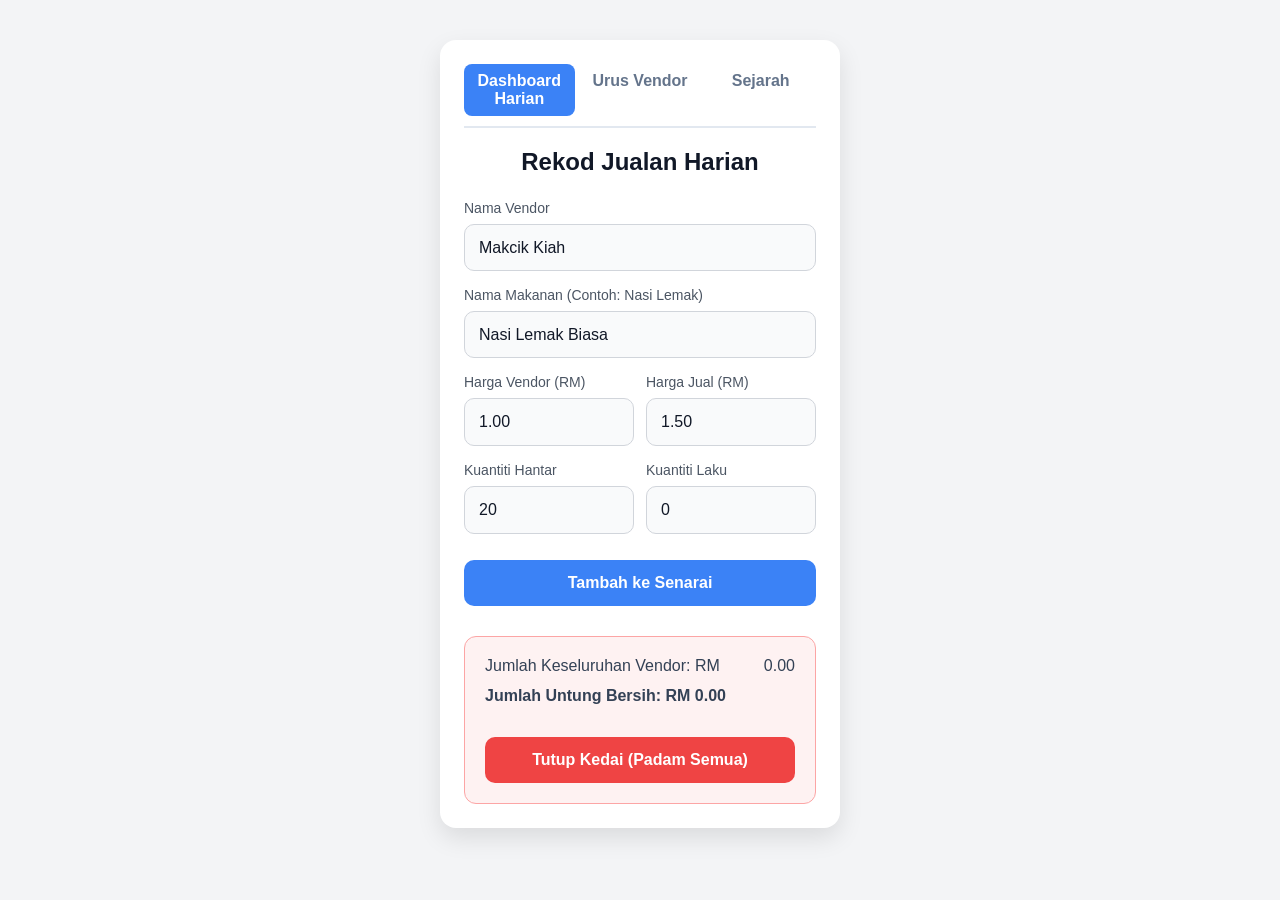
==== index.html @ 257d6af8 "Initial The start of the project" ====
<!DOCTYPE html>
<html lang="en">

<head>
    <meta charset="UTF-8">
    <meta name="viewport" content="width=device-width, initial-scale=1.0">
    <title>Sistem Warung</title>
    <link rel="stylesheet" href="style.css">
    <link rel="manifest" href="manifest.json">
    <meta name="apple-mobile-web-app-capable" content="yes">
    <meta name="apple-mobile-web-app-status-bar-style" content="black">
    <link rel="apple-touch-icon" href="icon.png">
</head>

<body>
    <div class="container">
        <nav class="nav-menu">
            <a href="index.html" class="active">Dashboard Harian</a>
            <a href="vendors.html">Urus Vendor</a>
            <a href="sejarah.html">Sejarah</a>
        </nav>

        <h2>Rekod Jualan Harian</h2>

        <div class="form-group">
            <label>Nama Vendor</label>
            <select id="vendorName"></select>
        </div>

        <div class="form-group">
            <label>Nama Makanan (Contoh: Nasi Lemak)</label>
            <select id="foodName"></select>
        </div>

        <div class="form-row">
            <div class="form-group">
                <label>Harga Vendor (RM)</label>
                <input type="number" id="hargaVendor" value="1.00" step="0.10">
            </div>
            <div class="form-group">
                <label>Harga Jual (RM)</label>
                <input type="number" id="hargaJual" value="1.50" step="0.10">
            </div>
        </div>

        <div class="form-row">
            <div class="form-group">
                <label>Kuantiti Hantar</label>
                <input type="number" id="qtyHantar" value="20">
            </div>
            <div class="form-group">
                <label>Kuantiti Laku</label>
                <input type="number" id="qtyLaku" value="0">
            </div>
        </div>

        <button id="btnTambah" class="btn-primary">Tambah ke Senarai</button>

        <div id="senaraiContainer"></div>

        <div class="results grand-total">
            <p>Jumlah Keseluruhan Vendor: RM <span id="grandPayout">0.00</span></p>
            <p><strong>Jumlah Untung Bersih: RM <span id="grandUntung">0.00</span></strong></p>
            <button id="btnTutup" class="btn-danger">Tutup Kedai (Padam Semua)</button>
        </div>
    </div>

    <script src="database.js"></script>
    <script src="app.js"></script>
</body>

</html>
---- style.css ----
/* Reset and Base Styles */
* {
    box-sizing: border-box;
    margin: 0;
    padding: 0;
    font-family: -apple-system, BlinkMacSystemFont, "Segoe UI", Roboto, Helvetica, Arial, sans-serif;
}

body {
    /* A soft gray background for the laptop screen */
    background-color: #f3f4f6;
    display: flex;
    justify-content: center;
    padding: 40px 20px;
}

/* The "Mobile Phone" Container */
.container {
    background-color: #ffffff;
    width: 100%;
    max-width: 400px;
    /* Forces iPhone width */
    border-radius: 16px;
    box-shadow: 0 10px 25px rgba(0, 0, 0, 0.1);
    padding: 24px;
}

h2 {
    text-align: center;
    color: #111827;
    margin-bottom: 24px;
    font-size: 1.5rem;
    font-weight: 600;
}

/* Form Layout */
.form-group {
    margin-bottom: 16px;
}

.form-row {
    display: flex;
    gap: 12px;
}

.form-row .form-group {
    flex: 1;
    /* Splits side-by-side inputs evenly */
}

label {
    display: block;
    font-size: 0.875rem;
    color: #4b5563;
    margin-bottom: 8px;
    font-weight: 500;
}

input,
select {
    width: 100%;
    padding: 14px;
    border: 1px solid #d1d5db;
    border-radius: 10px;
    font-size: 1rem;
    color: #111827;
    background-color: #f9fafb;
    transition: all 0.2s ease;
    -webkit-appearance: none;
    /* Makes dropdowns look like native app buttons */
    appearance: none;
}

input:focus,
select:focus {
    outline: none;
    border-color: #3b82f6;
    background-color: #ffffff;
    box-shadow: 0 0 0 3px rgba(59, 130, 246, 0.2);
}

/* Results Card */
.results {
    margin-top: 28px;
    background-color: #eff6ff;
    /* Light blue tint to highlight totals */
    padding: 20px;
    border-radius: 12px;
    border: 1px solid #bfdbfe;
}

.results p {
    font-size: 1rem;
    color: #334155;
    margin-bottom: 12px;
    display: flex;
    justify-content: space-between;
}

.results p:last-child {
    margin-bottom: 0;
    font-size: 1.15rem;
    color: #1e3a8a;
    border-top: 1px solid #93c5fd;
    padding-top: 12px;
    margin-top: 4px;
}

.btn-primary {
    width: 100%;
    padding: 14px;
    background-color: #3b82f6;
    color: white;
    border: none;
    border-radius: 10px;
    font-size: 1rem;
    font-weight: 600;
    cursor: pointer;
    margin-top: 10px;
}

.btn-danger {
    width: 100%;
    padding: 14px;
    background-color: #ef4444;
    color: white;
    border: none;
    border-radius: 10px;
    font-size: 1rem;
    font-weight: 600;
    cursor: pointer;
    margin-top: 20px;
}

.grand-total {
    background-color: #fef2f2;
    border-color: #fca5a5;
    margin-top: 30px;
}

.grand-total p:last-child {
    border-top-color: #f87171;
    color: #991b1b;
}

.btn-padam {
    background-color: transparent;
    color: #ef4444;
    border: 1px solid #ef4444;
    padding: 8px;
    border-radius: 6px;
    margin-top: 12px;
    cursor: pointer;
    width: 100%;
    font-weight: 600;
}

/* Vendor Grouping Styles */
.vendor-group {
    margin-top: 24px;
    background-color: #f8fafc;
    /* Very light gray/blue */
    border: 2px solid #cbd5e1;
    border-radius: 12px;
    padding: 16px;
}

.vendor-header {
    border-bottom: 2px solid #94a3b8;
    padding-bottom: 12px;
    margin-bottom: 16px;
}

.vendor-header h3 {
    color: #334155;
    font-size: 1.1rem;
    margin-bottom: 6px;
    text-align: left;
}

.vendor-header p {
    color: #047857;
    /* High contrast green for the payout */
    font-weight: 700;
    font-size: 1.15rem;
}

/* Adjusting the item cards to fit inside the vendor box */
.item-card {
    margin-top: 12px;
    padding: 16px;
    background-color: #ffffff;
    box-shadow: 0 2px 4px rgba(0, 0, 0, 0.05);
}

/* Navigation Menu */
.nav-menu {
    display: flex;
    gap: 10px;
    margin-bottom: 20px;
    border-bottom: 2px solid #e2e8f0;
    padding-bottom: 10px;
}

.nav-menu a {
    flex: 1;
    text-align: center;
    text-decoration: none;
    color: #64748b;
    font-weight: 600;
    padding: 8px 0;
    border-radius: 8px;
}

.nav-menu a.active {
    background-color: #3b82f6;
    color: white;
}

/* WhatsApp Button */
.btn-whatsapp {
    width: 100%;
    padding: 12px;
    background-color: #25D366;
    color: white;
    border: none;
    border-radius: 8px;
    font-size: 0.95rem;
    font-weight: 600;
    cursor: pointer;
    margin-top: 12px;
    box-shadow: 0 2px 4px rgba(37, 211, 102, 0.2);
}

.btn-whatsapp:active {
    background-color: #1ea952;
}
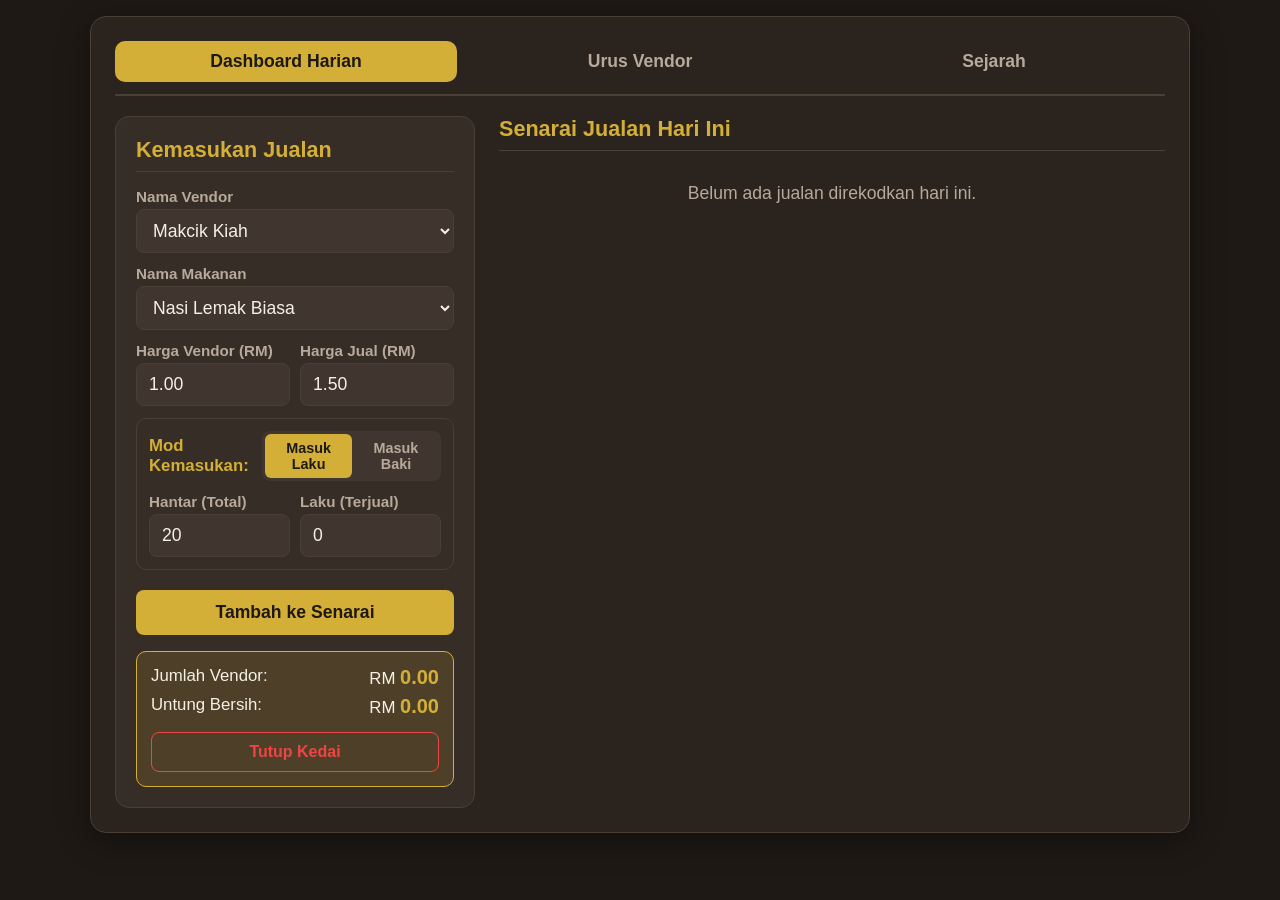
==== commit b77aaa57: "Features, Theme, Offline(?) update! i used my sleeptime for this bs" ====
--- a/index.html
+++ b/index.html
@@ -8,7 +8,7 @@
     <link rel="stylesheet" href="style.css">
     <link rel="manifest" href="manifest.json">
     <meta name="apple-mobile-web-app-capable" content="yes">
-    <meta name="apple-mobile-web-app-status-bar-style" content="black">
+    <meta name="apple-mobile-web-app-status-bar-style" content="black-translucent">
     <link rel="apple-touch-icon" href="icon.png">
 </head>
 
@@ -20,53 +20,78 @@
             <a href="sejarah.html">Sejarah</a>
         </nav>
 
-        <h2>Rekod Jualan Harian</h2>
+        <div class="dashboard-grid">
+            <div class="form-panel">
+                <h2>Kemasukan Jualan</h2>
 
-        <div class="form-group">
-            <label>Nama Vendor</label>
-            <select id="vendorName"></select>
-        </div>
+                <div class="form-group">
+                    <label>Nama Vendor</label>
+                    <select id="vendorName"></select>
+                </div>
 
-        <div class="form-group">
-            <label>Nama Makanan (Contoh: Nasi Lemak)</label>
-            <select id="foodName"></select>
-        </div>
+                <div class="form-group">
+                    <label>Nama Makanan</label>
+                    <select id="foodName"></select>
+                </div>
 
-        <div class="form-row">
-            <div class="form-group">
-                <label>Harga Vendor (RM)</label>
-                <input type="number" id="hargaVendor" value="1.00" step="0.10">
+                <div class="form-row">
+                    <div class="form-group">
+                        <label>Harga Vendor (RM)</label>
+                        <input type="number" id="hargaVendor" value="1.00" step="0.10">
+                    </div>
+                    <div class="form-group">
+                        <label>Harga Jual (RM)</label>
+                        <input type="number" id="hargaJual" value="1.50" step="0.10">
+                    </div>
+                </div>
+
+                <!-- Cleaned Toggle Box -->
+                <div class="form-group"
+                    style="padding: 12px; border-radius: 10px; border: 1px solid var(--border-color); margin-bottom: 16px; background: var(--bg-card);">
+                    <div
+                        style="display: flex; justify-content: space-between; align-items: center; margin-bottom: 12px;">
+                        <label style="margin: 0; color: var(--accent-gold); font-size: 1.05rem;">Mod Kemasukan:</label>
+                        <div class="toggle-container">
+                            <button id="btnModeLaku" class="toggle-btn active">Masuk Laku</button>
+                            <button id="btnModeBaki" class="toggle-btn">Masuk Baki</button>
+                        </div>
+                    </div>
+
+                    <div class="form-row">
+                        <div class="form-group" style="margin-bottom: 0;">
+                            <label>Hantar (Total)</label>
+                            <input type="number" id="qtyHantar" value="20">
+                        </div>
+                        <div class="form-group" style="margin-bottom: 0;">
+                            <label id="labelKuantitiDinamik">Laku (Terjual)</label>
+                            <input type="number" id="qtyInputDinamik" value="0">
+                        </div>
+                    </div>
+                </div>
+
+                <button id="btnTambah" class="btn-primary">Tambah ke Senarai</button>
+
+                <div class="results grand-total">
+                    <p>Jumlah Vendor: <span>RM <b id="grandPayout">0.00</b></span></p>
+                    <p>Untung Bersih: <span>RM <b id="grandUntung">0.00</b></span></p>
+                    <button id="btnTutup" class="btn-danger">Tutup Kedai</button>
+                </div>
             </div>
-            <div class="form-group">
-                <label>Harga Jual (RM)</label>
-                <input type="number" id="hargaJual" value="1.50" step="0.10">
+
+            <div class="feed-panel">
+                <h2 style="text-align: left; margin-bottom: 12px;">Senarai Jualan Hari Ini</h2>
+                <div id="senaraiContainer"></div>
             </div>
-        </div>
-
-        <div class="form-row">
-            <div class="form-group">
-                <label>Kuantiti Hantar</label>
-                <input type="number" id="qtyHantar" value="20">
-            </div>
-            <div class="form-group">
-                <label>Kuantiti Laku</label>
-                <input type="number" id="qtyLaku" value="0">
-            </div>
-        </div>
-
-        <button id="btnTambah" class="btn-primary">Tambah ke Senarai</button>
-
-        <div id="senaraiContainer"></div>
-
-        <div class="results grand-total">
-            <p>Jumlah Keseluruhan Vendor: RM <span id="grandPayout">0.00</span></p>
-            <p><strong>Jumlah Untung Bersih: RM <span id="grandUntung">0.00</span></strong></p>
-            <button id="btnTutup" class="btn-danger">Tutup Kedai (Padam Semua)</button>
         </div>
     </div>
 
     <script src="database.js"></script>
     <script src="app.js"></script>
+    <script>
+        if ('serviceWorker' in navigator) {
+            window.addEventListener('load', () => { navigator.serviceWorker.register('sw.js'); });
+        }
+    </script>
 </body>
 
 </html>
--- a/style.css
+++ b/style.css
@@ -1,237 +1,355 @@
+/* =========================================
+   ZHONGLI / GEO THEME (Dark Coffee & Gold) 
+   ========================================= */
+
+:root {
+    /* Backgrounds */
+    --bg-page: #1e1915;
+    /* Very dark coffee brown */
+    --bg-panel: #2b241e;
+    /* Slightly lighter charcoal brown */
+    --bg-card: #362d26;
+    /* Warm dark grey-brown for cards */
+    --bg-input: #40362f;
+    /* Input field background */
+
+    /* Accents (Geo Gold/Yellow) */
+    --accent-gold: #d4af37;
+    /* Metallic ginkgo gold */
+    --accent-gold-hover: #e5c158;
+    --accent-gold-muted: rgba(212, 175, 55, 0.15);
+
+    /* Text Colors */
+    --text-main: #f5f0e6;
+    /* Soft parchment white */
+    --text-muted: #b8a99a;
+    /* Muted sand/beige */
+    --text-dark: #1e1915;
+    /* Dark brown for buttons/contrast */
+
+    /* UI Elements */
+    --border-color: #4a3f35;
+    --danger: #ef4444;
+    /* Keep red for deletes */
+    --whatsapp: #22c55e;
+    /* Keep green for WhatsApp recognition */
+}
+
 /* Reset and Base Styles */
 * {
     box-sizing: border-box;
     margin: 0;
     padding: 0;
-    font-family: -apple-system, BlinkMacSystemFont, "Segoe UI", Roboto, Helvetica, Arial, sans-serif;
+    font-family: -apple-system, BlinkMacSystemFont, "Segoe UI", Roboto, sans-serif;
 }
 
 body {
-    /* A soft gray background for the laptop screen */
-    background-color: #f3f4f6;
+    background-color: var(--bg-page);
+    color: var(--text-main);
     display: flex;
     justify-content: center;
-    padding: 40px 20px;
+    padding: 16px;
 }
 
 /* The "Mobile Phone" Container */
 .container {
-    background-color: #ffffff;
+    background-color: var(--bg-panel);
     width: 100%;
-    max-width: 400px;
-    /* Forces iPhone width */
+    max-width: 1100px;
     border-radius: 16px;
-    box-shadow: 0 10px 25px rgba(0, 0, 0, 0.1);
+    box-shadow: 0 8px 32px rgba(0, 0, 0, 0.4);
     padding: 24px;
-}
-
+    border: 1px solid var(--border-color);
+}
+
+.dashboard-grid,
+.management-grid {
+    display: grid;
+    grid-template-columns: 1fr;
+    gap: 24px;
+}
+
+/* Tablet / iPad Landscape Layout */
+@media (min-width: 768px) {
+    .dashboard-grid {
+        grid-template-columns: 360px 1fr;
+        align-items: start;
+    }
+
+    .management-grid {
+        grid-template-columns: 400px 1fr;
+        gap: 24px;
+        align-items: start;
+    }
+
+    .form-panel {
+        position: sticky;
+        top: 16px;
+        background: var(--bg-card);
+        padding: 20px;
+        border-radius: 14px;
+        border: 1px solid var(--border-color);
+        max-height: calc(100vh - 32px);
+        overflow-y: auto;
+    }
+}
+
+/* Typography & Headings */
 h2 {
-    text-align: center;
-    color: #111827;
-    margin-bottom: 24px;
-    font-size: 1.5rem;
-    font-weight: 600;
+    color: var(--accent-gold);
+    font-size: 1.35rem;
+    margin-bottom: 16px;
+    border-bottom: 1px solid var(--border-color);
+    padding-bottom: 8px;
+}
+
+h3 {
+    color: var(--text-main);
 }
 
 /* Form Layout */
 .form-group {
-    margin-bottom: 16px;
+    margin-bottom: 12px;
 }
 
 .form-row {
     display: flex;
-    gap: 12px;
+    gap: 10px;
 }
 
 .form-row .form-group {
     flex: 1;
-    /* Splits side-by-side inputs evenly */
 }
 
 label {
     display: block;
-    font-size: 0.875rem;
-    color: #4b5563;
-    margin-bottom: 8px;
-    font-weight: 500;
+    font-size: 0.95rem;
+    color: var(--text-muted);
+    margin-bottom: 4px;
+    font-weight: 600;
 }
 
 input,
 select {
     width: 100%;
-    padding: 14px;
-    border: 1px solid #d1d5db;
-    border-radius: 10px;
-    font-size: 1rem;
-    color: #111827;
-    background-color: #f9fafb;
-    transition: all 0.2s ease;
-    -webkit-appearance: none;
-    /* Makes dropdowns look like native app buttons */
-    appearance: none;
+    padding: 10px 12px;
+    border: 1.5px solid var(--border-color);
+    border-radius: 8px;
+    font-size: 1.1rem;
+    color: var(--text-main);
+    background-color: var(--bg-input);
+    color-scheme: dark;
+    /* Makes date picker icon white */
 }
 
 input:focus,
 select:focus {
     outline: none;
-    border-color: #3b82f6;
-    background-color: #ffffff;
-    box-shadow: 0 0 0 3px rgba(59, 130, 246, 0.2);
-}
-
-/* Results Card */
-.results {
-    margin-top: 28px;
-    background-color: #eff6ff;
-    /* Light blue tint to highlight totals */
-    padding: 20px;
-    border-radius: 12px;
-    border: 1px solid #bfdbfe;
-}
-
-.results p {
-    font-size: 1rem;
-    color: #334155;
-    margin-bottom: 12px;
-    display: flex;
-    justify-content: space-between;
-}
-
-.results p:last-child {
-    margin-bottom: 0;
-    font-size: 1.15rem;
-    color: #1e3a8a;
-    border-top: 1px solid #93c5fd;
-    padding-top: 12px;
-    margin-top: 4px;
-}
-
-.btn-primary {
-    width: 100%;
-    padding: 14px;
-    background-color: #3b82f6;
-    color: white;
-    border: none;
-    border-radius: 10px;
-    font-size: 1rem;
-    font-weight: 600;
-    cursor: pointer;
-    margin-top: 10px;
-}
-
-.btn-danger {
-    width: 100%;
-    padding: 14px;
-    background-color: #ef4444;
-    color: white;
-    border: none;
-    border-radius: 10px;
-    font-size: 1rem;
-    font-weight: 600;
-    cursor: pointer;
-    margin-top: 20px;
-}
-
-.grand-total {
-    background-color: #fef2f2;
-    border-color: #fca5a5;
-    margin-top: 30px;
-}
-
-.grand-total p:last-child {
-    border-top-color: #f87171;
-    color: #991b1b;
-}
-
-.btn-padam {
-    background-color: transparent;
-    color: #ef4444;
-    border: 1px solid #ef4444;
-    padding: 8px;
-    border-radius: 6px;
-    margin-top: 12px;
-    cursor: pointer;
-    width: 100%;
-    font-weight: 600;
-}
-
-/* Vendor Grouping Styles */
-.vendor-group {
-    margin-top: 24px;
-    background-color: #f8fafc;
-    /* Very light gray/blue */
-    border: 2px solid #cbd5e1;
-    border-radius: 12px;
-    padding: 16px;
-}
-
-.vendor-header {
-    border-bottom: 2px solid #94a3b8;
-    padding-bottom: 12px;
-    margin-bottom: 16px;
-}
-
-.vendor-header h3 {
-    color: #334155;
-    font-size: 1.1rem;
-    margin-bottom: 6px;
-    text-align: left;
-}
-
-.vendor-header p {
-    color: #047857;
-    /* High contrast green for the payout */
-    font-weight: 700;
-    font-size: 1.15rem;
-}
-
-/* Adjusting the item cards to fit inside the vendor box */
-.item-card {
-    margin-top: 12px;
-    padding: 16px;
-    background-color: #ffffff;
-    box-shadow: 0 2px 4px rgba(0, 0, 0, 0.05);
+    border-color: var(--accent-gold);
 }
 
 /* Navigation Menu */
 .nav-menu {
     display: flex;
-    gap: 10px;
+    gap: 12px;
     margin-bottom: 20px;
-    border-bottom: 2px solid #e2e8f0;
-    padding-bottom: 10px;
+    border-bottom: 2px solid var(--border-color);
+    padding-bottom: 12px;
 }
 
 .nav-menu a {
     flex: 1;
     text-align: center;
     text-decoration: none;
-    color: #64748b;
-    font-weight: 600;
-    padding: 8px 0;
-    border-radius: 8px;
+    color: var(--text-muted);
+    font-weight: 700;
+    font-size: 1.1rem;
+    padding: 10px 0;
+    border-radius: 10px;
+    transition: all 0.2s ease;
 }
 
 .nav-menu a.active {
-    background-color: #3b82f6;
-    color: white;
-}
-
-/* WhatsApp Button */
-.btn-whatsapp {
+    background-color: var(--accent-gold);
+    color: var(--text-dark);
+}
+
+/* Buttons */
+.btn-primary {
     width: 100%;
     padding: 12px;
-    background-color: #25D366;
-    color: white;
+    background-color: var(--accent-gold);
+    color: var(--text-dark);
     border: none;
     border-radius: 8px;
-    font-size: 0.95rem;
+    font-size: 1.1rem;
+    font-weight: 700;
+    cursor: pointer;
+    margin-top: 4px;
+    transition: background-color 0.2s ease;
+}
+
+.btn-primary:hover {
+    background-color: var(--accent-gold-hover);
+}
+
+.btn-danger {
+    width: 100%;
+    padding: 10px;
+    background-color: transparent;
+    color: var(--danger);
+    border: 1.5px solid var(--danger);
+    border-radius: 8px;
+    font-size: 1rem;
+    font-weight: 700;
+    cursor: pointer;
+    margin-top: 8px;
+}
+
+.btn-padam,
+.btn-del {
+    background: rgba(239, 68, 68, 0.1);
+    color: #f87171;
+    border: 1px solid rgba(239, 68, 68, 0.3);
+    border-radius: 6px;
+    cursor: pointer;
+}
+
+.btn-del {
+    font-size: 1.3rem;
+    width: 32px;
+    height: 32px;
+    display: flex;
+    align-items: center;
+    justify-content: center;
+}
+
+/* Left Panel Summary (Grand Total) */
+.grand-total {
+    margin-top: 16px;
+    background-color: var(--accent-gold-muted);
+    border: 1.5px solid var(--accent-gold);
+    padding: 14px;
+    border-radius: 10px;
+}
+
+.grand-total p {
+    font-size: 1.05rem;
+    color: var(--text-main);
+    display: flex;
+    justify-content: space-between;
+    margin-bottom: 6px;
+}
+
+.grand-total p b {
+    font-size: 1.25rem;
+    color: var(--accent-gold);
+}
+
+/* Right Panel: Compact Vendor Cards */
+.vendor-group {
+    background-color: var(--bg-card);
+    border: 1px solid var(--border-color);
+    border-radius: 12px;
+    padding: 16px;
+    margin-bottom: 16px;
+}
+
+.vendor-header {
+    display: flex;
+    justify-content: space-between;
+    align-items: center;
+    border-bottom: 1px solid var(--border-color);
+    padding-bottom: 10px;
+    margin-bottom: 8px;
+}
+
+.vendor-payout-text {
+    font-size: 1.15rem;
+    color: var(--text-muted);
+}
+
+.vendor-payout-text b {
+    font-size: 1.35rem;
+    color: var(--accent-gold);
+}
+
+/* Compact Item Rows */
+.item-row {
+    display: flex;
+    justify-content: space-between;
+    align-items: center;
+    padding: 8px 12px;
+    background: var(--bg-input);
+    border-radius: 8px;
+    margin-top: 6px;
+}
+
+.item-main {
+    display: flex;
+    flex-direction: column;
+}
+
+.item-name {
+    font-size: 1.25rem;
+    font-weight: 700;
+    color: var(--accent-gold);
+}
+
+.item-stats {
+    font-size: 1.05rem;
+    color: var(--text-muted);
+}
+
+.item-stats b {
+    color: var(--text-main);
+}
+
+.item-right {
+    display: flex;
+    align-items: center;
+    gap: 12px;
+}
+
+.item-amount {
+    font-size: 1.4rem;
+    font-weight: 700;
+    color: var(--text-main);
+}
+
+/* Auto-Calculate Mode Toggle */
+.toggle-container {
+    display: flex;
+    background: var(--bg-input);
+    border-radius: 8px;
+    padding: 3px;
+    gap: 2px;
+}
+
+.toggle-btn {
+    background: transparent;
+    border: none;
+    padding: 6px 12px;
+    border-radius: 6px;
+    font-size: 0.9rem;
     font-weight: 600;
-    cursor: pointer;
-    margin-top: 12px;
-    box-shadow: 0 2px 4px rgba(37, 211, 102, 0.2);
-}
-
-.btn-whatsapp:active {
-    background-color: #1ea952;
+    color: var(--text-muted);
+    cursor: pointer;
+}
+
+.toggle-btn.active {
+    background: var(--accent-gold);
+    color: var(--text-dark);
+}
+
+/* WhatsApp Button */
+.btn-whatsapp-compact {
+    background-color: var(--whatsapp);
+    color: #000;
+    border: none;
+    padding: 10px 16px;
+    border-radius: 8px;
+    font-size: 1rem;
+    font-weight: 700;
+    cursor: pointer;
 }
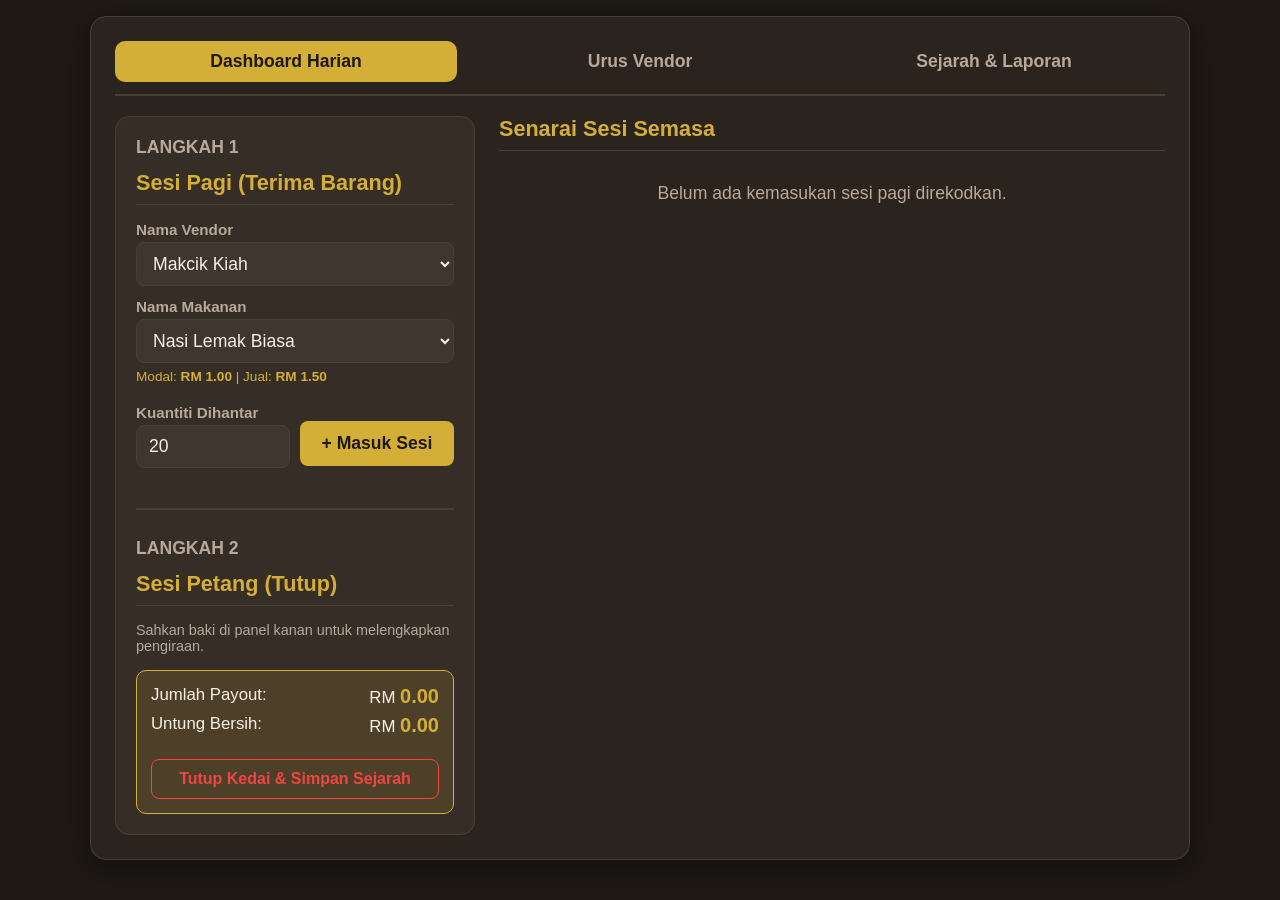
==== commit fc5e6268: "V3: Check-in, History Receipts and Smooth Anims bogos binted" ====
--- a/index.html
+++ b/index.html
@@ -7,6 +7,7 @@
     <title>Sistem Warung</title>
     <link rel="stylesheet" href="style.css">
     <link rel="manifest" href="manifest.json">
+    <meta name="view-transition" content="same-origin">
     <meta name="apple-mobile-web-app-capable" content="yes">
     <meta name="apple-mobile-web-app-status-bar-style" content="black-translucent">
     <link rel="apple-touch-icon" href="icon.png">
@@ -17,69 +18,56 @@
         <nav class="nav-menu">
             <a href="index.html" class="active">Dashboard Harian</a>
             <a href="vendors.html">Urus Vendor</a>
-            <a href="sejarah.html">Sejarah</a>
+            <a href="sejarah.html">Sejarah & Laporan</a>
         </nav>
 
         <div class="dashboard-grid">
+            <!-- Left Side: Workflow Form -->
             <div class="form-panel">
-                <h2>Kemasukan Jualan</h2>
+                <h2 style="font-size: 1.1rem; color: var(--text-muted); border-bottom: none; margin-bottom: 4px;">
+                    LANGKAH 1</h2>
+                <h2 style="margin-top: 0; padding-top: 0;">Sesi Pagi (Terima Barang)</h2>
 
                 <div class="form-group">
                     <label>Nama Vendor</label>
                     <select id="vendorName"></select>
                 </div>
 
-                <div class="form-group">
+                <div class="form-group" style="margin-bottom: 20px;">
                     <label>Nama Makanan</label>
-                    <select id="foodName"></select>
+                    <select id="foodName" style="margin-bottom: 6px;"></select>
+                    <p id="pricePreview" style="font-size: 0.85rem; color: var(--accent-gold);"></p>
                 </div>
 
                 <div class="form-row">
                     <div class="form-group">
-                        <label>Harga Vendor (RM)</label>
-                        <input type="number" id="hargaVendor" value="1.00" step="0.10">
+                        <label>Kuantiti Dihantar</label>
+                        <input type="number" id="qtyHantar" value="20" min="1">
                     </div>
-                    <div class="form-group">
-                        <label>Harga Jual (RM)</label>
-                        <input type="number" id="hargaJual" value="1.50" step="0.10">
+                    <div class="form-group" style="display: flex; align-items: flex-end;">
+                        <button id="btnTambahPagi" class="btn-primary" style="margin-bottom: 2px;">+ Masuk Sesi</button>
                     </div>
                 </div>
 
-                <!-- Cleaned Toggle Box -->
-                <div class="form-group"
-                    style="padding: 12px; border-radius: 10px; border: 1px solid var(--border-color); margin-bottom: 16px; background: var(--bg-card);">
-                    <div
-                        style="display: flex; justify-content: space-between; align-items: center; margin-bottom: 12px;">
-                        <label style="margin: 0; color: var(--accent-gold); font-size: 1.05rem;">Mod Kemasukan:</label>
-                        <div class="toggle-container">
-                            <button id="btnModeLaku" class="toggle-btn active">Masuk Laku</button>
-                            <button id="btnModeBaki" class="toggle-btn">Masuk Baki</button>
-                        </div>
-                    </div>
+                <hr style="border: 1px solid var(--border-color); margin: 28px 0;">
 
-                    <div class="form-row">
-                        <div class="form-group" style="margin-bottom: 0;">
-                            <label>Hantar (Total)</label>
-                            <input type="number" id="qtyHantar" value="20">
-                        </div>
-                        <div class="form-group" style="margin-bottom: 0;">
-                            <label id="labelKuantitiDinamik">Laku (Terjual)</label>
-                            <input type="number" id="qtyInputDinamik" value="0">
-                        </div>
-                    </div>
-                </div>
-
-                <button id="btnTambah" class="btn-primary">Tambah ke Senarai</button>
+                <h2 style="font-size: 1.1rem; color: var(--text-muted); border-bottom: none; margin-bottom: 4px;">
+                    LANGKAH 2</h2>
+                <h2 style="margin-top: 0; padding-top: 0;">Sesi Petang (Tutup)</h2>
+                <p style="font-size: 0.9rem; color: var(--text-muted); margin-bottom: 12px;">Sahkan baki di panel kanan
+                    untuk melengkapkan pengiraan.</p>
 
                 <div class="results grand-total">
-                    <p>Jumlah Vendor: <span>RM <b id="grandPayout">0.00</b></span></p>
+                    <p>Jumlah Payout: <span>RM <b id="grandPayout">0.00</b></span></p>
                     <p>Untung Bersih: <span>RM <b id="grandUntung">0.00</b></span></p>
-                    <button id="btnTutup" class="btn-danger">Tutup Kedai</button>
+                    <button id="btnTutup" class="btn-danger" style="margin-top: 16px;">Tutup Kedai & Simpan
+                        Sejarah</button>
                 </div>
             </div>
 
+            <!-- Right Side: Active Session Feed -->
             <div class="feed-panel">
-                <h2 style="text-align: left; margin-bottom: 12px;">Senarai Jualan Hari Ini</h2>
+                <h2 style="text-align: left; margin-bottom: 12px;">Senarai Sesi Semasa</h2>
                 <div id="senaraiContainer"></div>
             </div>
         </div>
--- a/style.css
+++ b/style.css
@@ -352,4 +352,84 @@
     font-size: 1rem;
     font-weight: 700;
     cursor: pointer;
+}
+
+/* Phase 2.3: Active Session UI */
+.baki-input-box {
+    width: 70px;
+    padding: 8px;
+    text-align: center;
+    border: 1.5px solid var(--border-color);
+    border-radius: 6px;
+    background: var(--bg-page);
+    color: var(--text-main);
+    font-size: 1.1rem;
+}
+
+.baki-input-box:focus {
+    border-color: var(--accent-gold);
+    outline: none;
+}
+
+.btn-sahkan {
+    background: var(--accent-gold);
+    color: var(--text-dark);
+    border: none;
+    padding: 8px 12px;
+    border-radius: 6px;
+    font-weight: bold;
+    font-size: 0.95rem;
+    cursor: pointer;
+    transition: background 0.2s ease;
+}
+
+.btn-sahkan:hover {
+    background: var(--accent-gold-hover);
+}
+
+.btn-undo {
+    background: transparent;
+    color: var(--text-muted);
+    border: 1px solid var(--border-color);
+    padding: 4px 10px;
+    border-radius: 4px;
+    font-size: 0.85rem;
+    cursor: pointer;
+    margin-top: 4px;
+}
+
+/* =========================================
+   PAGE TRANSITION ANIMATIONS
+   ========================================= */
+
+/* 1. Native Cross-Document View Transitions */
+@view-transition {
+    navigation: auto;
+}
+
+/* 2. Fallback Smooth Load Animation */
+@keyframes smoothLoad {
+    0% {
+        opacity: 0;
+        transform: translateY(12px);
+    }
+
+    100% {
+        opacity: 1;
+        transform: translateY(0);
+    }
+}
+
+.dashboard-grid,
+.management-grid {
+    animation: smoothLoad 0.35s cubic-bezier(0.25, 0.8, 0.25, 1) forwards;
+}
+
+/* Optional: Make the Nav Menu buttons feel more responsive to touch */
+.nav-menu a {
+    transition: background-color 0.2s ease, color 0.2s ease, transform 0.1s ease;
+}
+
+.nav-menu a:active {
+    transform: scale(0.96);
 }
